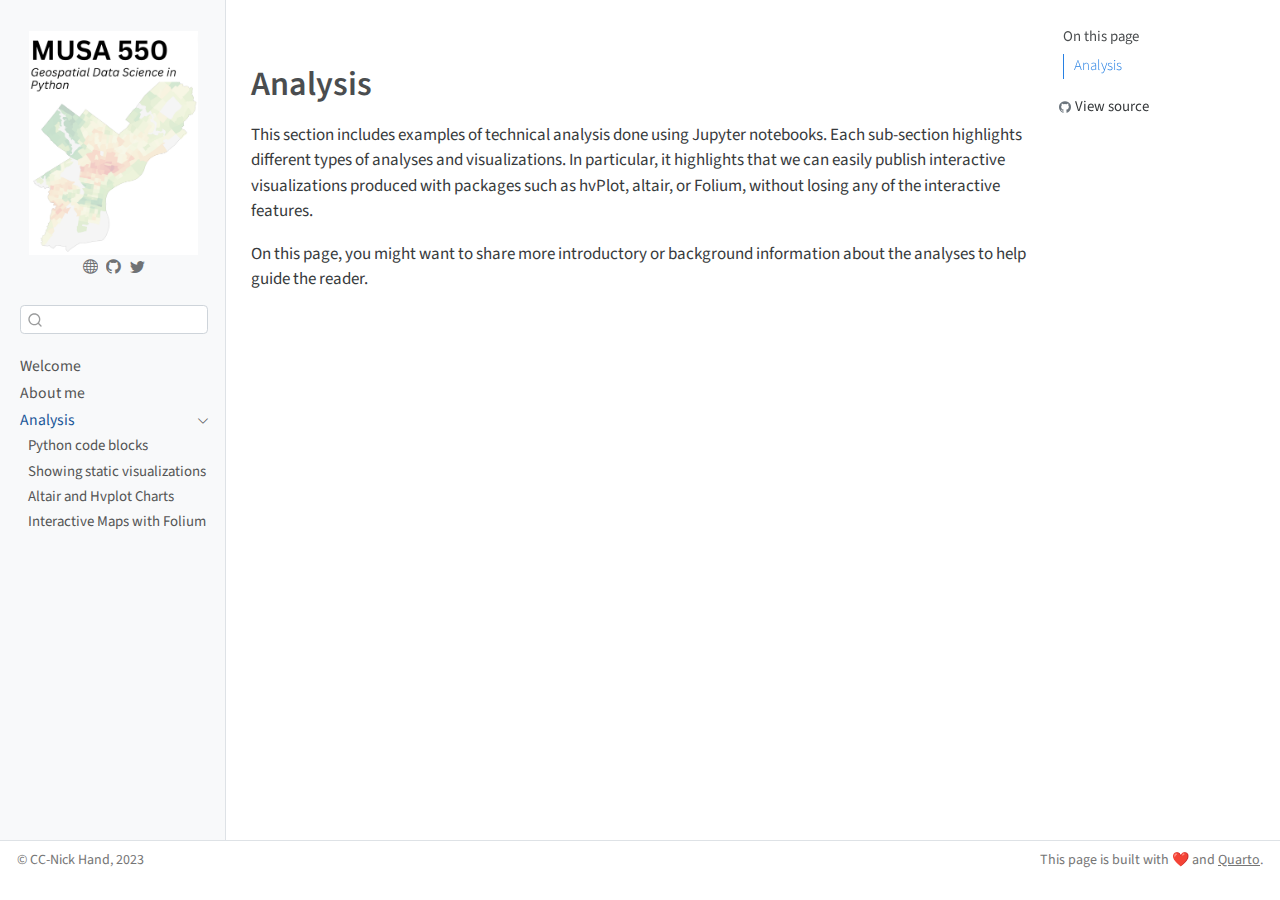
==== docs/analysis/index.html @ 410ea8fd "Initial commit" ====
<!DOCTYPE html>
<html xmlns="http://www.w3.org/1999/xhtml" lang="en" xml:lang="en"><head>

<meta charset="utf-8">
<meta name="generator" content="quarto-1.3.450">

<meta name="viewport" content="width=device-width, initial-scale=1.0, user-scalable=yes">


<title>MUSA 550 Quarto Template – index</title>
<style>
code{white-space: pre-wrap;}
span.smallcaps{font-variant: small-caps;}
div.columns{display: flex; gap: min(4vw, 1.5em);}
div.column{flex: auto; overflow-x: auto;}
div.hanging-indent{margin-left: 1.5em; text-indent: -1.5em;}
ul.task-list{list-style: none;}
ul.task-list li input[type="checkbox"] {
  width: 0.8em;
  margin: 0 0.8em 0.2em -1em; /* quarto-specific, see https://github.com/quarto-dev/quarto-cli/issues/4556 */ 
  vertical-align: middle;
}
</style>


<script src="../site_libs/quarto-nav/quarto-nav.js"></script>
<script src="../site_libs/clipboard/clipboard.min.js"></script>
<script src="../site_libs/quarto-search/autocomplete.umd.js"></script>
<script src="../site_libs/quarto-search/fuse.min.js"></script>
<script src="../site_libs/quarto-search/quarto-search.js"></script>
<meta name="quarto:offset" content="../">
<script src="../site_libs/quarto-html/quarto.js"></script>
<script src="../site_libs/quarto-html/popper.min.js"></script>
<script src="../site_libs/quarto-html/tippy.umd.min.js"></script>
<script src="../site_libs/quarto-html/anchor.min.js"></script>
<link href="../site_libs/quarto-html/tippy.css" rel="stylesheet">
<link href="../site_libs/quarto-html/quarto-syntax-highlighting.css" rel="stylesheet" id="quarto-text-highlighting-styles">
<script src="../site_libs/bootstrap/bootstrap.min.js"></script>
<link href="../site_libs/bootstrap/bootstrap-icons.css" rel="stylesheet">
<link href="../site_libs/bootstrap/bootstrap.min.css" rel="stylesheet" id="quarto-bootstrap" data-mode="light">
<script id="quarto-search-options" type="application/json">{
  "location": "sidebar",
  "copy-button": false,
  "collapse-after": 3,
  "panel-placement": "start",
  "type": "textbox",
  "limit": 20,
  "language": {
    "search-no-results-text": "No results",
    "search-matching-documents-text": "matching documents",
    "search-copy-link-title": "Copy link to search",
    "search-hide-matches-text": "Hide additional matches",
    "search-more-match-text": "more match in this document",
    "search-more-matches-text": "more matches in this document",
    "search-clear-button-title": "Clear",
    "search-detached-cancel-button-title": "Cancel",
    "search-submit-button-title": "Submit",
    "search-label": "Search"
  }
}</script>


<link rel="stylesheet" href="../styles.css">
</head>

<body class="nav-sidebar docked">

<div id="quarto-search-results"></div>
  <header id="quarto-header" class="headroom fixed-top">
  <nav class="quarto-secondary-nav">
    <div class="container-fluid d-flex">
      <button type="button" class="quarto-btn-toggle btn" data-bs-toggle="collapse" data-bs-target="#quarto-sidebar,#quarto-sidebar-glass" aria-controls="quarto-sidebar" aria-expanded="false" aria-label="Toggle sidebar navigation" onclick="if (window.quartoToggleHeadroom) { window.quartoToggleHeadroom(); }">
        <i class="bi bi-layout-text-sidebar-reverse"></i>
      </button>
      <nav class="quarto-page-breadcrumbs" aria-label="breadcrumb"><ol class="breadcrumb"><li class="breadcrumb-item"><a href="../analysis/index.html">Analysis</a></li></ol></nav>
      <a class="flex-grow-1" role="button" data-bs-toggle="collapse" data-bs-target="#quarto-sidebar,#quarto-sidebar-glass" aria-controls="quarto-sidebar" aria-expanded="false" aria-label="Toggle sidebar navigation" onclick="if (window.quartoToggleHeadroom) { window.quartoToggleHeadroom(); }">      
      </a>
      <button type="button" class="btn quarto-search-button" aria-label="" onclick="window.quartoOpenSearch();">
        <i class="bi bi-search"></i>
      </button>
    </div>
  </nav>
</header>
<!-- content -->
<div id="quarto-content" class="quarto-container page-columns page-rows-contents page-layout-article">
<!-- sidebar -->
  <nav id="quarto-sidebar" class="sidebar collapse collapse-horizontal sidebar-navigation docked overflow-auto">
    <div class="pt-lg-2 mt-2 text-center sidebar-header">
      <a href="../index.html" class="sidebar-logo-link">
      <img src="../images/course-icon.png" alt="" class="sidebar-logo py-0 d-lg-inline d-none">
      </a>
      <div class="sidebar-tools-main tools-wide">
    <a href="https://nickhand.dev" rel="" title="Personal Website" class="quarto-navigation-tool px-1" aria-label="Personal Website"><i class="bi bi-globe"></i></a>
    <a href="https://github.com/MUSA-550-Fall-2023/" rel="" title="MUSA 550 GitHub" class="quarto-navigation-tool px-1" aria-label="MUSA 550 GitHub"><i class="bi bi-github"></i></a>
    <a href="https://twitter.com/nicholashand" rel="" title="Nick Hand Twitter" class="quarto-navigation-tool px-1" aria-label="Nick Hand Twitter"><i class="bi bi-twitter"></i></a>
</div>
      </div>
        <div class="mt-2 flex-shrink-0 align-items-center">
        <div class="sidebar-search">
        <div id="quarto-search" class="" title="Search"></div>
        </div>
        </div>
    <div class="sidebar-menu-container"> 
    <ul class="list-unstyled mt-1">
        <li class="sidebar-item">
  <div class="sidebar-item-container"> 
  <a href="../index.html" class="sidebar-item-text sidebar-link">
 <span class="menu-text">Welcome</span></a>
  </div>
</li>
        <li class="sidebar-item">
  <div class="sidebar-item-container"> 
  <a href="../about.html" class="sidebar-item-text sidebar-link">
 <span class="menu-text">About me</span></a>
  </div>
</li>
        <li class="sidebar-item sidebar-item-section">
      <div class="sidebar-item-container"> 
            <a href="../analysis/index.html" class="sidebar-item-text sidebar-link active">
 <span class="menu-text">Analysis</span></a>
          <a class="sidebar-item-toggle text-start" data-bs-toggle="collapse" data-bs-target="#quarto-sidebar-section-1" aria-expanded="true" aria-label="Toggle section">
            <i class="bi bi-chevron-right ms-2"></i>
          </a> 
      </div>
      <ul id="quarto-sidebar-section-1" class="collapse list-unstyled sidebar-section depth1 show">  
          <li class="sidebar-item">
  <div class="sidebar-item-container"> 
  <a href="../analysis/1-python-code-blocks.html" class="sidebar-item-text sidebar-link">
 <span class="menu-text">Python code blocks</span></a>
  </div>
</li>
          <li class="sidebar-item">
  <div class="sidebar-item-container"> 
  <a href="../analysis/2-static-images.html" class="sidebar-item-text sidebar-link">
 <span class="menu-text">Showing static visualizations</span></a>
  </div>
</li>
          <li class="sidebar-item">
  <div class="sidebar-item-container"> 
  <a href="../analysis/3-altair-hvplot.html" class="sidebar-item-text sidebar-link">
 <span class="menu-text">Altair and Hvplot Charts</span></a>
  </div>
</li>
          <li class="sidebar-item">
  <div class="sidebar-item-container"> 
  <a href="../analysis/4-folium.html" class="sidebar-item-text sidebar-link">
 <span class="menu-text">Interactive Maps with Folium</span></a>
  </div>
</li>
      </ul>
  </li>
    </ul>
    </div>
</nav>
<div id="quarto-sidebar-glass" data-bs-toggle="collapse" data-bs-target="#quarto-sidebar,#quarto-sidebar-glass"></div>
<!-- margin-sidebar -->
    <div id="quarto-margin-sidebar" class="sidebar margin-sidebar">
        <nav id="TOC" role="doc-toc" class="toc-active">
    <h2 id="toc-title">On this page</h2>
   
  <ul>
  <li><a href="#analysis" id="toc-analysis" class="nav-link active" data-scroll-target="#analysis">Analysis</a></li>
  </ul>
<div class="toc-actions"><div><i class="bi bi-github"></i></div><div class="action-links"><p><a href="https://github.com/MUSA-550-Fall-2023/quarto-website-template/blob/main/analysis/index.qmd" class="toc-action">View source</a></p></div></div></nav>
    </div>
<!-- main -->
<main class="content" id="quarto-document-content">



<section id="analysis" class="level1">
<h1>Analysis</h1>
<p>This section includes examples of technical analysis done using Jupyter notebooks. Each sub-section highlights different types of analyses and visualizations. In particular, it highlights that we can easily publish interactive visualizations produced with packages such as hvPlot, altair, or Folium, without losing any of the interactive features.</p>
<p>On this page, you might want to share more introductory or background information about the analyses to help guide the reader.</p>


</section>

</main> <!-- /main -->
<script id="quarto-html-after-body" type="application/javascript">
window.document.addEventListener("DOMContentLoaded", function (event) {
  const toggleBodyColorMode = (bsSheetEl) => {
    const mode = bsSheetEl.getAttribute("data-mode");
    const bodyEl = window.document.querySelector("body");
    if (mode === "dark") {
      bodyEl.classList.add("quarto-dark");
      bodyEl.classList.remove("quarto-light");
    } else {
      bodyEl.classList.add("quarto-light");
      bodyEl.classList.remove("quarto-dark");
    }
  }
  const toggleBodyColorPrimary = () => {
    const bsSheetEl = window.document.querySelector("link#quarto-bootstrap");
    if (bsSheetEl) {
      toggleBodyColorMode(bsSheetEl);
    }
  }
  toggleBodyColorPrimary();  
  const icon = "";
  const anchorJS = new window.AnchorJS();
  anchorJS.options = {
    placement: 'right',
    icon: icon
  };
  anchorJS.add('.anchored');
  const isCodeAnnotation = (el) => {
    for (const clz of el.classList) {
      if (clz.startsWith('code-annotation-')) {                     
        return true;
      }
    }
    return false;
  }
  const clipboard = new window.ClipboardJS('.code-copy-button', {
    text: function(trigger) {
      const codeEl = trigger.previousElementSibling.cloneNode(true);
      for (const childEl of codeEl.children) {
        if (isCodeAnnotation(childEl)) {
          childEl.remove();
        }
      }
      return codeEl.innerText;
    }
  });
  clipboard.on('success', function(e) {
    // button target
    const button = e.trigger;
    // don't keep focus
    button.blur();
    // flash "checked"
    button.classList.add('code-copy-button-checked');
    var currentTitle = button.getAttribute("title");
    button.setAttribute("title", "Copied!");
    let tooltip;
    if (window.bootstrap) {
      button.setAttribute("data-bs-toggle", "tooltip");
      button.setAttribute("data-bs-placement", "left");
      button.setAttribute("data-bs-title", "Copied!");
      tooltip = new bootstrap.Tooltip(button, 
        { trigger: "manual", 
          customClass: "code-copy-button-tooltip",
          offset: [0, -8]});
      tooltip.show();    
    }
    setTimeout(function() {
      if (tooltip) {
        tooltip.hide();
        button.removeAttribute("data-bs-title");
        button.removeAttribute("data-bs-toggle");
        button.removeAttribute("data-bs-placement");
      }
      button.setAttribute("title", currentTitle);
      button.classList.remove('code-copy-button-checked');
    }, 1000);
    // clear code selection
    e.clearSelection();
  });
  function tippyHover(el, contentFn) {
    const config = {
      allowHTML: true,
      content: contentFn,
      maxWidth: 500,
      delay: 100,
      arrow: false,
      appendTo: function(el) {
          return el.parentElement;
      },
      interactive: true,
      interactiveBorder: 10,
      theme: 'quarto',
      placement: 'bottom-start'
    };
    window.tippy(el, config); 
  }
  const noterefs = window.document.querySelectorAll('a[role="doc-noteref"]');
  for (var i=0; i<noterefs.length; i++) {
    const ref = noterefs[i];
    tippyHover(ref, function() {
      // use id or data attribute instead here
      let href = ref.getAttribute('data-footnote-href') || ref.getAttribute('href');
      try { href = new URL(href).hash; } catch {}
      const id = href.replace(/^#\/?/, "");
      const note = window.document.getElementById(id);
      return note.innerHTML;
    });
  }
      let selectedAnnoteEl;
      const selectorForAnnotation = ( cell, annotation) => {
        let cellAttr = 'data-code-cell="' + cell + '"';
        let lineAttr = 'data-code-annotation="' +  annotation + '"';
        const selector = 'span[' + cellAttr + '][' + lineAttr + ']';
        return selector;
      }
      const selectCodeLines = (annoteEl) => {
        const doc = window.document;
        const targetCell = annoteEl.getAttribute("data-target-cell");
        const targetAnnotation = annoteEl.getAttribute("data-target-annotation");
        const annoteSpan = window.document.querySelector(selectorForAnnotation(targetCell, targetAnnotation));
        const lines = annoteSpan.getAttribute("data-code-lines").split(",");
        const lineIds = lines.map((line) => {
          return targetCell + "-" + line;
        })
        let top = null;
        let height = null;
        let parent = null;
        if (lineIds.length > 0) {
            //compute the position of the single el (top and bottom and make a div)
            const el = window.document.getElementById(lineIds[0]);
            top = el.offsetTop;
            height = el.offsetHeight;
            parent = el.parentElement.parentElement;
          if (lineIds.length > 1) {
            const lastEl = window.document.getElementById(lineIds[lineIds.length - 1]);
            const bottom = lastEl.offsetTop + lastEl.offsetHeight;
            height = bottom - top;
          }
          if (top !== null && height !== null && parent !== null) {
            // cook up a div (if necessary) and position it 
            let div = window.document.getElementById("code-annotation-line-highlight");
            if (div === null) {
              div = window.document.createElement("div");
              div.setAttribute("id", "code-annotation-line-highlight");
              div.style.position = 'absolute';
              parent.appendChild(div);
            }
            div.style.top = top - 2 + "px";
            div.style.height = height + 4 + "px";
            let gutterDiv = window.document.getElementById("code-annotation-line-highlight-gutter");
            if (gutterDiv === null) {
              gutterDiv = window.document.createElement("div");
              gutterDiv.setAttribute("id", "code-annotation-line-highlight-gutter");
              gutterDiv.style.position = 'absolute';
              const codeCell = window.document.getElementById(targetCell);
              const gutter = codeCell.querySelector('.code-annotation-gutter');
              gutter.appendChild(gutterDiv);
            }
            gutterDiv.style.top = top - 2 + "px";
            gutterDiv.style.height = height + 4 + "px";
          }
          selectedAnnoteEl = annoteEl;
        }
      };
      const unselectCodeLines = () => {
        const elementsIds = ["code-annotation-line-highlight", "code-annotation-line-highlight-gutter"];
        elementsIds.forEach((elId) => {
          const div = window.document.getElementById(elId);
          if (div) {
            div.remove();
          }
        });
        selectedAnnoteEl = undefined;
      };
      // Attach click handler to the DT
      const annoteDls = window.document.querySelectorAll('dt[data-target-cell]');
      for (const annoteDlNode of annoteDls) {
        annoteDlNode.addEventListener('click', (event) => {
          const clickedEl = event.target;
          if (clickedEl !== selectedAnnoteEl) {
            unselectCodeLines();
            const activeEl = window.document.querySelector('dt[data-target-cell].code-annotation-active');
            if (activeEl) {
              activeEl.classList.remove('code-annotation-active');
            }
            selectCodeLines(clickedEl);
            clickedEl.classList.add('code-annotation-active');
          } else {
            // Unselect the line
            unselectCodeLines();
            clickedEl.classList.remove('code-annotation-active');
          }
        });
      }
  const findCites = (el) => {
    const parentEl = el.parentElement;
    if (parentEl) {
      const cites = parentEl.dataset.cites;
      if (cites) {
        return {
          el,
          cites: cites.split(' ')
        };
      } else {
        return findCites(el.parentElement)
      }
    } else {
      return undefined;
    }
  };
  var bibliorefs = window.document.querySelectorAll('a[role="doc-biblioref"]');
  for (var i=0; i<bibliorefs.length; i++) {
    const ref = bibliorefs[i];
    const citeInfo = findCites(ref);
    if (citeInfo) {
      tippyHover(citeInfo.el, function() {
        var popup = window.document.createElement('div');
        citeInfo.cites.forEach(function(cite) {
          var citeDiv = window.document.createElement('div');
          citeDiv.classList.add('hanging-indent');
          citeDiv.classList.add('csl-entry');
          var biblioDiv = window.document.getElementById('ref-' + cite);
          if (biblioDiv) {
            citeDiv.innerHTML = biblioDiv.innerHTML;
          }
          popup.appendChild(citeDiv);
        });
        return popup.innerHTML;
      });
    }
  }
});
</script>
</div> <!-- /content -->
<footer class="footer">
  <div class="nav-footer">
    <div class="nav-footer-left">© CC-Nick Hand, 2023</div>   
    <div class="nav-footer-center">
      &nbsp;
    </div>
    <div class="nav-footer-right">This page is built with ❤️ and <a href="https://quarto.org/">Quarto</a>.</div>
  </div>
</footer>



</body></html>
---- docs/site_libs/quarto-html/tippy.css ----
.tippy-box[data-animation=fade][data-state=hidden]{opacity:0}[data-tippy-root]{max-width:calc(100vw - 10px)}.tippy-box{position:relative;background-color:#333;color:#fff;border-radius:4px;font-size:14px;line-height:1.4;white-space:normal;outline:0;transition-property:transform,visibility,opacity}.tippy-box[data-placement^=top]>.tippy-arrow{bottom:0}.tippy-box[data-placement^=top]>.tippy-arrow:before{bottom:-7px;left:0;border-width:8px 8px 0;border-top-color:initial;transform-origin:center top}.tippy-box[data-placement^=bottom]>.tippy-arrow{top:0}.tippy-box[data-placement^=bottom]>.tippy-arrow:before{top:-7px;left:0;border-width:0 8px 8px;border-bottom-color:initial;transform-origin:center bottom}.tippy-box[data-placement^=left]>.tippy-arrow{right:0}.tippy-box[data-placement^=left]>.tippy-arrow:before{border-width:8px 0 8px 8px;border-left-color:initial;right:-7px;transform-origin:center left}.tippy-box[data-placement^=right]>.tippy-arrow{left:0}.tippy-box[data-placement^=right]>.tippy-arrow:before{left:-7px;border-width:8px 8px 8px 0;border-right-color:initial;transform-origin:center right}.tippy-box[data-inertia][data-state=visible]{transition-timing-function:cubic-bezier(.54,1.5,.38,1.11)}.tippy-arrow{width:16px;height:16px;color:#333}.tippy-arrow:before{content:"";position:absolute;border-color:transparent;border-style:solid}.tippy-content{position:relative;padding:5px 9px;z-index:1}
---- docs/site_libs/quarto-html/quarto-syntax-highlighting.css ----
/* quarto syntax highlight colors */
:root {
  --quarto-hl-kw-color: #859900;
  --quarto-hl-fu-color: #268bd2;
  --quarto-hl-va-color: #268bd2;
  --quarto-hl-cf-color: #859900;
  --quarto-hl-op-color: #859900;
  --quarto-hl-bu-color: #cb4b16;
  --quarto-hl-ex-color: #268bd2;
  --quarto-hl-pp-color: #cb4b16;
  --quarto-hl-at-color: #268bd2;
  --quarto-hl-ch-color: #2aa198;
  --quarto-hl-sc-color: #dc322f;
  --quarto-hl-st-color: #2aa198;
  --quarto-hl-vs-color: #2aa198;
  --quarto-hl-ss-color: #dc322f;
  --quarto-hl-im-color: #2aa198;
  --quarto-hl-dt-color: #b58900;
  --quarto-hl-dv-color: #2aa198;
  --quarto-hl-bn-color: #2aa198;
  --quarto-hl-fl-color: #2aa198;
  --quarto-hl-cn-color: #2aa198;
  --quarto-hl-co-color: #93a1a1;
  --quarto-hl-do-color: #dc322f;
  --quarto-hl-an-color: #268bd2;
  --quarto-hl-cv-color: #2aa198;
  --quarto-hl-re-color: #268bd2;
  --quarto-hl-in-color: #b58900;
  --quarto-hl-wa-color: #cb4b16;
  --quarto-hl-al-color: #d33682;
  --quarto-hl-er-color: #dc322f;
}

/* other quarto variables */
:root {
  --quarto-font-monospace: SFMono-Regular, Menlo, Monaco, Consolas, "Liberation Mono", "Courier New", monospace;
}

pre > code.sourceCode > span {
  color: #657b83;
  font-style: inherit;
}

code span {
  color: #657b83;
  font-style: inherit;
}

code.sourceCode > span {
  color: #657b83;
  font-style: inherit;
}

div.sourceCode,
div.sourceCode pre.sourceCode {
  color: #657b83;
  font-style: inherit;
}

code span.kw {
  color: #859900;
  font-weight: bold;
}

code span.fu {
  color: #268bd2;
}

code span.va {
  color: #268bd2;
}

code span.cf {
  color: #859900;
  font-weight: bold;
}

code span.op {
  color: #859900;
}

code span.bu {
  color: #cb4b16;
}

code span.ex {
  color: #268bd2;
  font-weight: bold;
}

code span.pp {
  color: #cb4b16;
}

code span.at {
  color: #268bd2;
}

code span.ch {
  color: #2aa198;
}

code span.sc {
  color: #dc322f;
}

code span.st {
  color: #2aa198;
}

code span.vs {
  color: #2aa198;
}

code span.ss {
  color: #dc322f;
}

code span.im {
  color: #2aa198;
}

code span.dt {
  color: #b58900;
  font-weight: bold;
}

code span.dv {
  color: #2aa198;
}

code span.bn {
  color: #2aa198;
}

code span.fl {
  color: #2aa198;
}

code span.cn {
  color: #2aa198;
  font-weight: bold;
}

code span.co {
  color: #93a1a1;
  font-style: italic;
}

code span.do {
  color: #dc322f;
}

code span.an {
  color: #268bd2;
}

code span.cv {
  color: #2aa198;
}

code span.re {
  color: #268bd2;
  background-color: #eee8d5;
}

code span.in {
  color: #b58900;
}

code span.wa {
  color: #cb4b16;
}

code span.al {
  color: #d33682;
  font-weight: bold;
}

code span.er {
  color: #dc322f;
  text-decoration: underline;
}

.prevent-inlining {
  content: "</";
}

/*# sourceMappingURL=debc5d5d77c3f9108843748ff7464032.css.map */
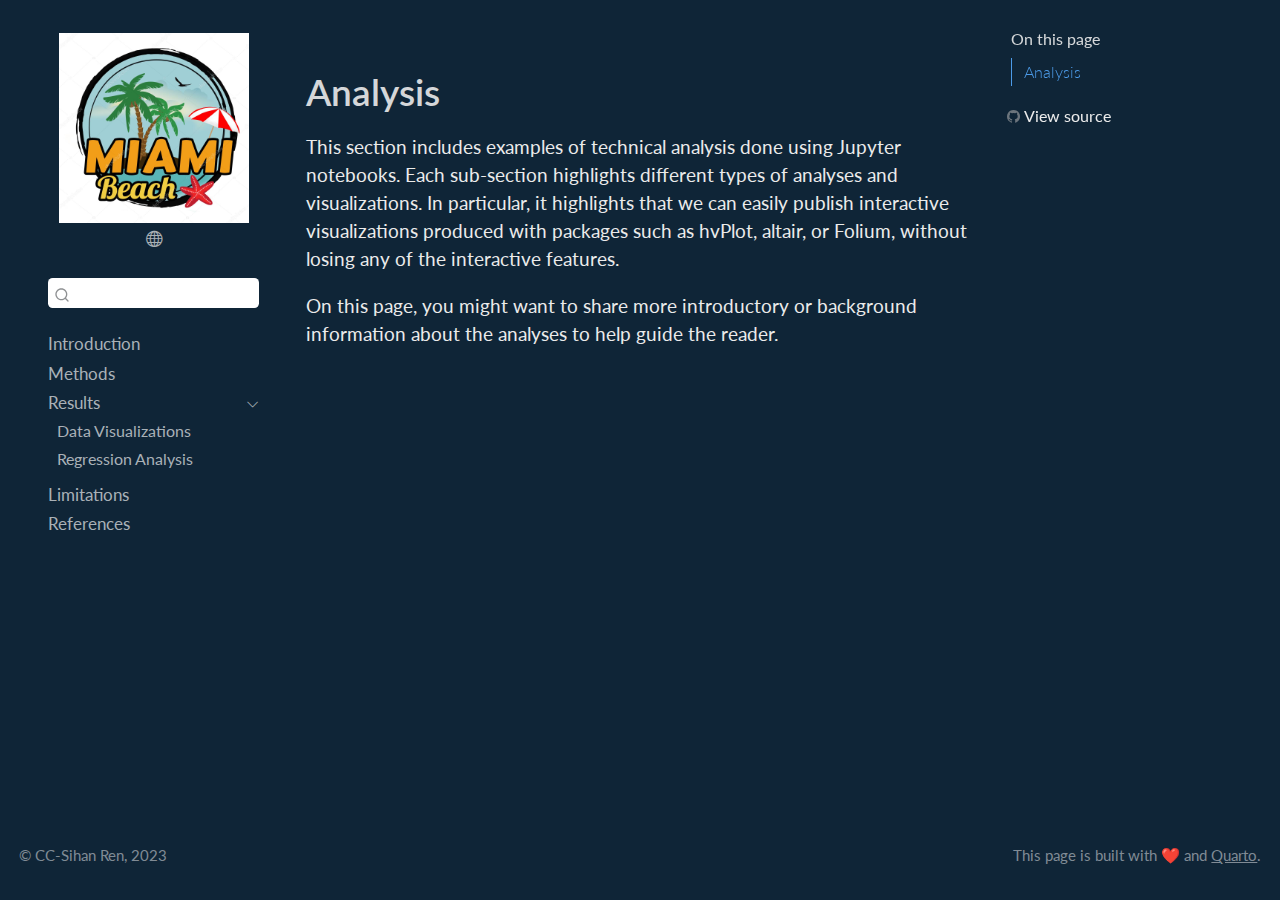
==== commit 7965a598: "Quarto Render First Try" ====
--- a/docs/analysis/index.html
+++ b/docs/analysis/index.html
@@ -7,7 +7,7 @@
 <meta name="viewport" content="width=device-width, initial-scale=1.0, user-scalable=yes">
 
 
-<title>MUSA 550 Quarto Template – index</title>
+<title>MUSA 550 Final Project – index</title>
 <style>
 code{white-space: pre-wrap;}
 span.smallcaps{font-variant: small-caps;}
@@ -34,10 +34,10 @@
 <script src="../site_libs/quarto-html/tippy.umd.min.js"></script>
 <script src="../site_libs/quarto-html/anchor.min.js"></script>
 <link href="../site_libs/quarto-html/tippy.css" rel="stylesheet">
-<link href="../site_libs/quarto-html/quarto-syntax-highlighting.css" rel="stylesheet" id="quarto-text-highlighting-styles">
+<link href="../site_libs/quarto-html/quarto-syntax-highlighting-dark.css" rel="stylesheet" id="quarto-text-highlighting-styles">
 <script src="../site_libs/bootstrap/bootstrap.min.js"></script>
 <link href="../site_libs/bootstrap/bootstrap-icons.css" rel="stylesheet">
-<link href="../site_libs/bootstrap/bootstrap.min.css" rel="stylesheet" id="quarto-bootstrap" data-mode="light">
+<link href="../site_libs/bootstrap/bootstrap.min.css" rel="stylesheet" id="quarto-bootstrap" data-mode="dark">
 <script id="quarto-search-options" type="application/json">{
   "location": "sidebar",
   "copy-button": false,
@@ -63,7 +63,7 @@
 <link rel="stylesheet" href="../styles.css">
 </head>
 
-<body class="nav-sidebar docked">
+<body class="nav-sidebar floating">
 
 <div id="quarto-search-results"></div>
   <header id="quarto-header" class="headroom fixed-top">
@@ -72,7 +72,7 @@
       <button type="button" class="quarto-btn-toggle btn" data-bs-toggle="collapse" data-bs-target="#quarto-sidebar,#quarto-sidebar-glass" aria-controls="quarto-sidebar" aria-expanded="false" aria-label="Toggle sidebar navigation" onclick="if (window.quartoToggleHeadroom) { window.quartoToggleHeadroom(); }">
         <i class="bi bi-layout-text-sidebar-reverse"></i>
       </button>
-      <nav class="quarto-page-breadcrumbs" aria-label="breadcrumb"><ol class="breadcrumb"><li class="breadcrumb-item"><a href="../analysis/index.html">Analysis</a></li></ol></nav>
+      <nav class="quarto-page-breadcrumbs" aria-label="breadcrumb"><ol class="breadcrumb"></ol></nav>
       <a class="flex-grow-1" role="button" data-bs-toggle="collapse" data-bs-target="#quarto-sidebar,#quarto-sidebar-glass" aria-controls="quarto-sidebar" aria-expanded="false" aria-label="Toggle sidebar navigation" onclick="if (window.quartoToggleHeadroom) { window.quartoToggleHeadroom(); }">      
       </a>
       <button type="button" class="btn quarto-search-button" aria-label="" onclick="window.quartoOpenSearch();">
@@ -84,15 +84,13 @@
 <!-- content -->
 <div id="quarto-content" class="quarto-container page-columns page-rows-contents page-layout-article">
 <!-- sidebar -->
-  <nav id="quarto-sidebar" class="sidebar collapse collapse-horizontal sidebar-navigation docked overflow-auto">
+  <nav id="quarto-sidebar" class="sidebar collapse collapse-horizontal sidebar-navigation floating overflow-auto">
     <div class="pt-lg-2 mt-2 text-center sidebar-header">
       <a href="../index.html" class="sidebar-logo-link">
-      <img src="../images/course-icon.png" alt="" class="sidebar-logo py-0 d-lg-inline d-none">
+      <img src="../images/Miami_beach_1.png" alt="" class="sidebar-logo py-0 d-lg-inline d-none">
       </a>
-      <div class="sidebar-tools-main tools-wide">
-    <a href="https://nickhand.dev" rel="" title="Personal Website" class="quarto-navigation-tool px-1" aria-label="Personal Website"><i class="bi bi-globe"></i></a>
-    <a href="https://github.com/MUSA-550-Fall-2023/" rel="" title="MUSA 550 GitHub" class="quarto-navigation-tool px-1" aria-label="MUSA 550 GitHub"><i class="bi bi-github"></i></a>
-    <a href="https://twitter.com/nicholashand" rel="" title="Nick Hand Twitter" class="quarto-navigation-tool px-1" aria-label="Nick Hand Twitter"><i class="bi bi-twitter"></i></a>
+      <div class="sidebar-tools-main">
+    <a href="https://catalog.upenn.edu/graduate/programs/urban-spatial-analytics-musa/" rel="" title="MUSA Website" class="quarto-navigation-tool px-1" aria-label="MUSA Website"><i class="bi bi-globe"></i></a>
 </div>
       </div>
         <div class="mt-2 flex-shrink-0 align-items-center">
@@ -105,19 +103,19 @@
         <li class="sidebar-item">
   <div class="sidebar-item-container"> 
   <a href="../index.html" class="sidebar-item-text sidebar-link">
- <span class="menu-text">Welcome</span></a>
+ <span class="menu-text">Introduction</span></a>
   </div>
 </li>
         <li class="sidebar-item">
   <div class="sidebar-item-container"> 
-  <a href="../about.html" class="sidebar-item-text sidebar-link">
- <span class="menu-text">About me</span></a>
+  <a href="../Methods.html" class="sidebar-item-text sidebar-link">
+ <span class="menu-text">Methods</span></a>
   </div>
 </li>
         <li class="sidebar-item sidebar-item-section">
       <div class="sidebar-item-container"> 
-            <a href="../analysis/index.html" class="sidebar-item-text sidebar-link active">
- <span class="menu-text">Analysis</span></a>
+            <a class="sidebar-item-text sidebar-link text-start" data-bs-toggle="collapse" data-bs-target="#quarto-sidebar-section-1" aria-expanded="true">
+ <span class="menu-text">Results</span></a>
           <a class="sidebar-item-toggle text-start" data-bs-toggle="collapse" data-bs-target="#quarto-sidebar-section-1" aria-expanded="true" aria-label="Toggle section">
             <i class="bi bi-chevron-right ms-2"></i>
           </a> 
@@ -125,30 +123,30 @@
       <ul id="quarto-sidebar-section-1" class="collapse list-unstyled sidebar-section depth1 show">  
           <li class="sidebar-item">
   <div class="sidebar-item-container"> 
-  <a href="../analysis/1-python-code-blocks.html" class="sidebar-item-text sidebar-link">
- <span class="menu-text">Python code blocks</span></a>
+  <a href="../analysis/Data Visualizations.html" class="sidebar-item-text sidebar-link">
+ <span class="menu-text">Data Visualizations</span></a>
   </div>
 </li>
           <li class="sidebar-item">
   <div class="sidebar-item-container"> 
-  <a href="../analysis/2-static-images.html" class="sidebar-item-text sidebar-link">
- <span class="menu-text">Showing static visualizations</span></a>
-  </div>
-</li>
-          <li class="sidebar-item">
-  <div class="sidebar-item-container"> 
-  <a href="../analysis/3-altair-hvplot.html" class="sidebar-item-text sidebar-link">
- <span class="menu-text">Altair and Hvplot Charts</span></a>
-  </div>
-</li>
-          <li class="sidebar-item">
-  <div class="sidebar-item-container"> 
-  <a href="../analysis/4-folium.html" class="sidebar-item-text sidebar-link">
- <span class="menu-text">Interactive Maps with Folium</span></a>
+  <a href="../analysis/Regression Analysis.html" class="sidebar-item-text sidebar-link">
+ <span class="menu-text">Regression Analysis</span></a>
   </div>
 </li>
       </ul>
   </li>
+        <li class="sidebar-item">
+  <div class="sidebar-item-container"> 
+  <a href="../Limitations.html" class="sidebar-item-text sidebar-link">
+ <span class="menu-text">Limitations</span></a>
+  </div>
+</li>
+        <li class="sidebar-item">
+  <div class="sidebar-item-container"> 
+  <a href="../References.html" class="sidebar-item-text sidebar-link">
+ <span class="menu-text">References</span></a>
+  </div>
+</li>
     </ul>
     </div>
 </nav>
@@ -161,7 +159,7 @@
   <ul>
   <li><a href="#analysis" id="toc-analysis" class="nav-link active" data-scroll-target="#analysis">Analysis</a></li>
   </ul>
-<div class="toc-actions"><div><i class="bi bi-github"></i></div><div class="action-links"><p><a href="https://github.com/MUSA-550-Fall-2023/quarto-website-template/blob/main/analysis/index.qmd" class="toc-action">View source</a></p></div></div></nav>
+<div class="toc-actions"><div><i class="bi bi-github"></i></div><div class="action-links"><p><a href="https://github.com/RachelRen-RSH/550-final-quarto-website/blob/main/analysis/index.qmd" class="toc-action">View source</a></p></div></div></nav>
     </div>
 <!-- main -->
 <main class="content" id="quarto-document-content">
@@ -413,7 +411,7 @@
 </div> <!-- /content -->
 <footer class="footer">
   <div class="nav-footer">
-    <div class="nav-footer-left">© CC-Nick Hand, 2023</div>   
+    <div class="nav-footer-left">© CC-Sihan Ren, 2023</div>   
     <div class="nav-footer-center">
       &nbsp;
     </div>
--- a/docs/site_libs/quarto-html/quarto-syntax-highlighting-dark.css
+++ b/docs/site_libs/quarto-html/quarto-syntax-highlighting-dark.css
@@ -0,0 +1,189 @@
+/* quarto syntax highlight colors */
+:root {
+  --quarto-hl-kw-color: #859900;
+  --quarto-hl-fu-color: #268bd2;
+  --quarto-hl-va-color: #268bd2;
+  --quarto-hl-cf-color: #859900;
+  --quarto-hl-op-color: #859900;
+  --quarto-hl-bu-color: #cb4b16;
+  --quarto-hl-ex-color: #268bd2;
+  --quarto-hl-pp-color: #cb4b16;
+  --quarto-hl-at-color: #268bd2;
+  --quarto-hl-ch-color: #2aa198;
+  --quarto-hl-sc-color: #dc322f;
+  --quarto-hl-st-color: #2aa198;
+  --quarto-hl-vs-color: #2aa198;
+  --quarto-hl-ss-color: #dc322f;
+  --quarto-hl-im-color: #2aa198;
+  --quarto-hl-dt-color: #b58900;
+  --quarto-hl-dv-color: #2aa198;
+  --quarto-hl-bn-color: #2aa198;
+  --quarto-hl-fl-color: #2aa198;
+  --quarto-hl-cn-color: #2aa198;
+  --quarto-hl-co-color: #93a1a1;
+  --quarto-hl-do-color: #dc322f;
+  --quarto-hl-an-color: #268bd2;
+  --quarto-hl-cv-color: #2aa198;
+  --quarto-hl-re-color: #268bd2;
+  --quarto-hl-in-color: #b58900;
+  --quarto-hl-wa-color: #cb4b16;
+  --quarto-hl-al-color: #d33682;
+  --quarto-hl-er-color: #dc322f;
+}
+
+/* other quarto variables */
+:root {
+  --quarto-font-monospace: SFMono-Regular, Menlo, Monaco, Consolas, "Liberation Mono", "Courier New", monospace;
+}
+
+pre > code.sourceCode > span {
+  color: #657b83;
+  font-style: inherit;
+}
+
+code span {
+  color: #657b83;
+  font-style: inherit;
+}
+
+code.sourceCode > span {
+  color: #657b83;
+  font-style: inherit;
+}
+
+div.sourceCode,
+div.sourceCode pre.sourceCode {
+  color: #657b83;
+  font-style: inherit;
+}
+
+code span.kw {
+  color: #859900;
+  font-weight: bold;
+}
+
+code span.fu {
+  color: #268bd2;
+}
+
+code span.va {
+  color: #268bd2;
+}
+
+code span.cf {
+  color: #859900;
+  font-weight: bold;
+}
+
+code span.op {
+  color: #859900;
+}
+
+code span.bu {
+  color: #cb4b16;
+}
+
+code span.ex {
+  color: #268bd2;
+  font-weight: bold;
+}
+
+code span.pp {
+  color: #cb4b16;
+}
+
+code span.at {
+  color: #268bd2;
+}
+
+code span.ch {
+  color: #2aa198;
+}
+
+code span.sc {
+  color: #dc322f;
+}
+
+code span.st {
+  color: #2aa198;
+}
+
+code span.vs {
+  color: #2aa198;
+}
+
+code span.ss {
+  color: #dc322f;
+}
+
+code span.im {
+  color: #2aa198;
+}
+
+code span.dt {
+  color: #b58900;
+  font-weight: bold;
+}
+
+code span.dv {
+  color: #2aa198;
+}
+
+code span.bn {
+  color: #2aa198;
+}
+
+code span.fl {
+  color: #2aa198;
+}
+
+code span.cn {
+  color: #2aa198;
+  font-weight: bold;
+}
+
+code span.co {
+  color: #93a1a1;
+  font-style: italic;
+}
+
+code span.do {
+  color: #dc322f;
+}
+
+code span.an {
+  color: #268bd2;
+}
+
+code span.cv {
+  color: #2aa198;
+}
+
+code span.re {
+  color: #268bd2;
+  background-color: #eee8d5;
+}
+
+code span.in {
+  color: #b58900;
+}
+
+code span.wa {
+  color: #cb4b16;
+}
+
+code span.al {
+  color: #d33682;
+  font-weight: bold;
+}
+
+code span.er {
+  color: #dc322f;
+  text-decoration: underline;
+}
+
+.prevent-inlining {
+  content: "</";
+}
+
+/*# sourceMappingURL=935a306eefa94366c21e1a970dddb765.css.map */
